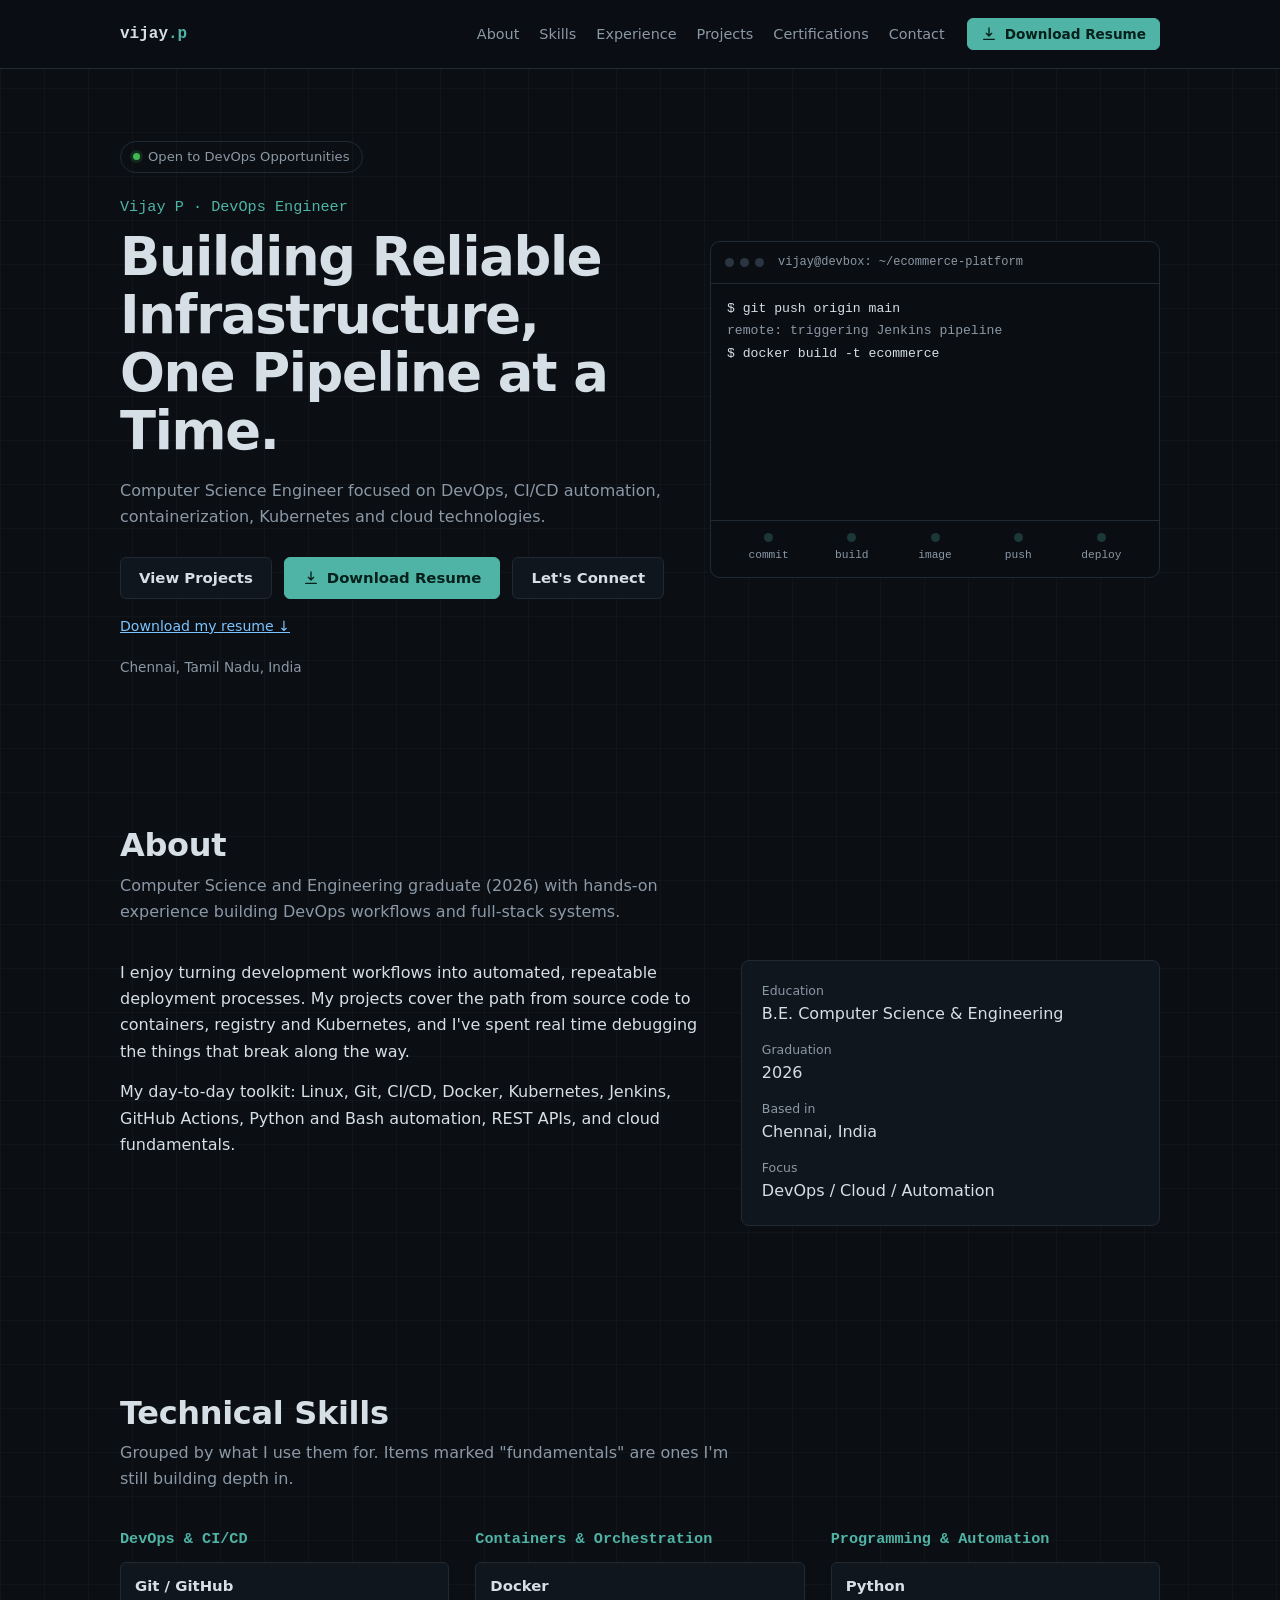
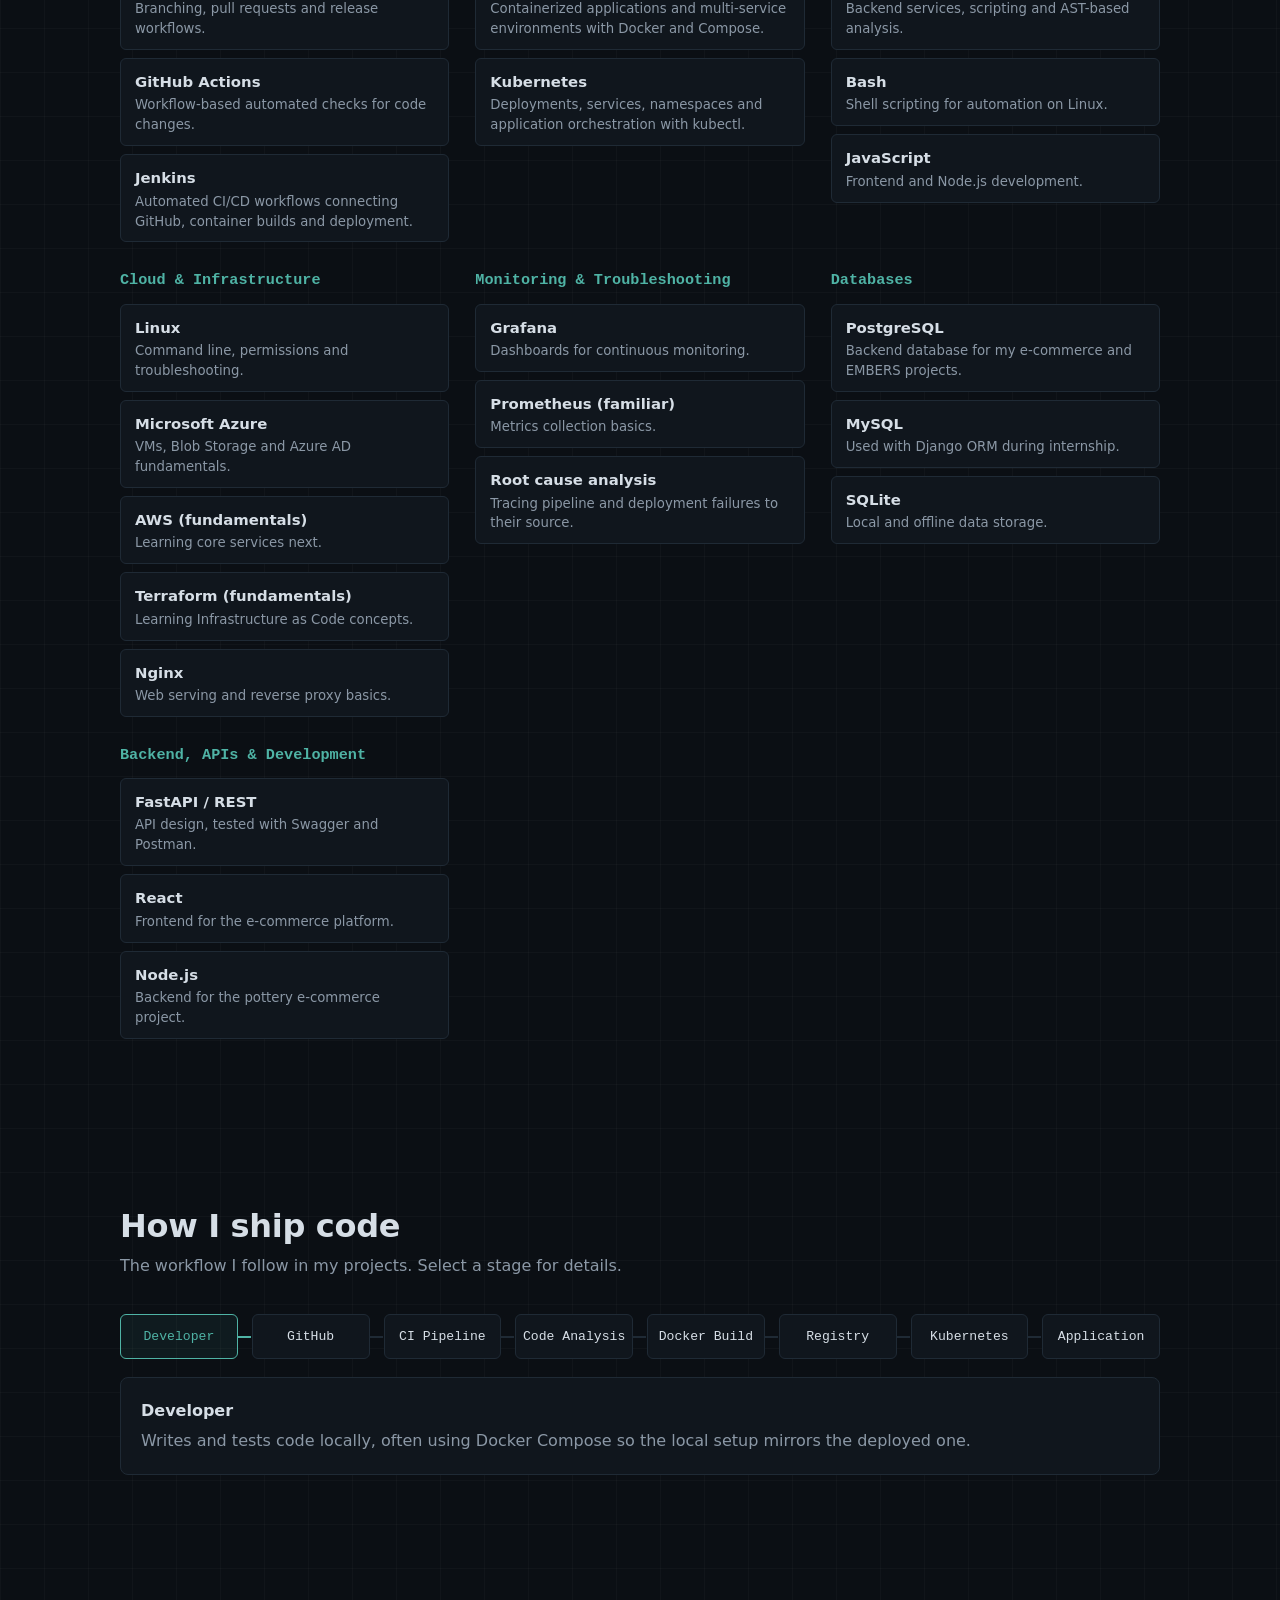
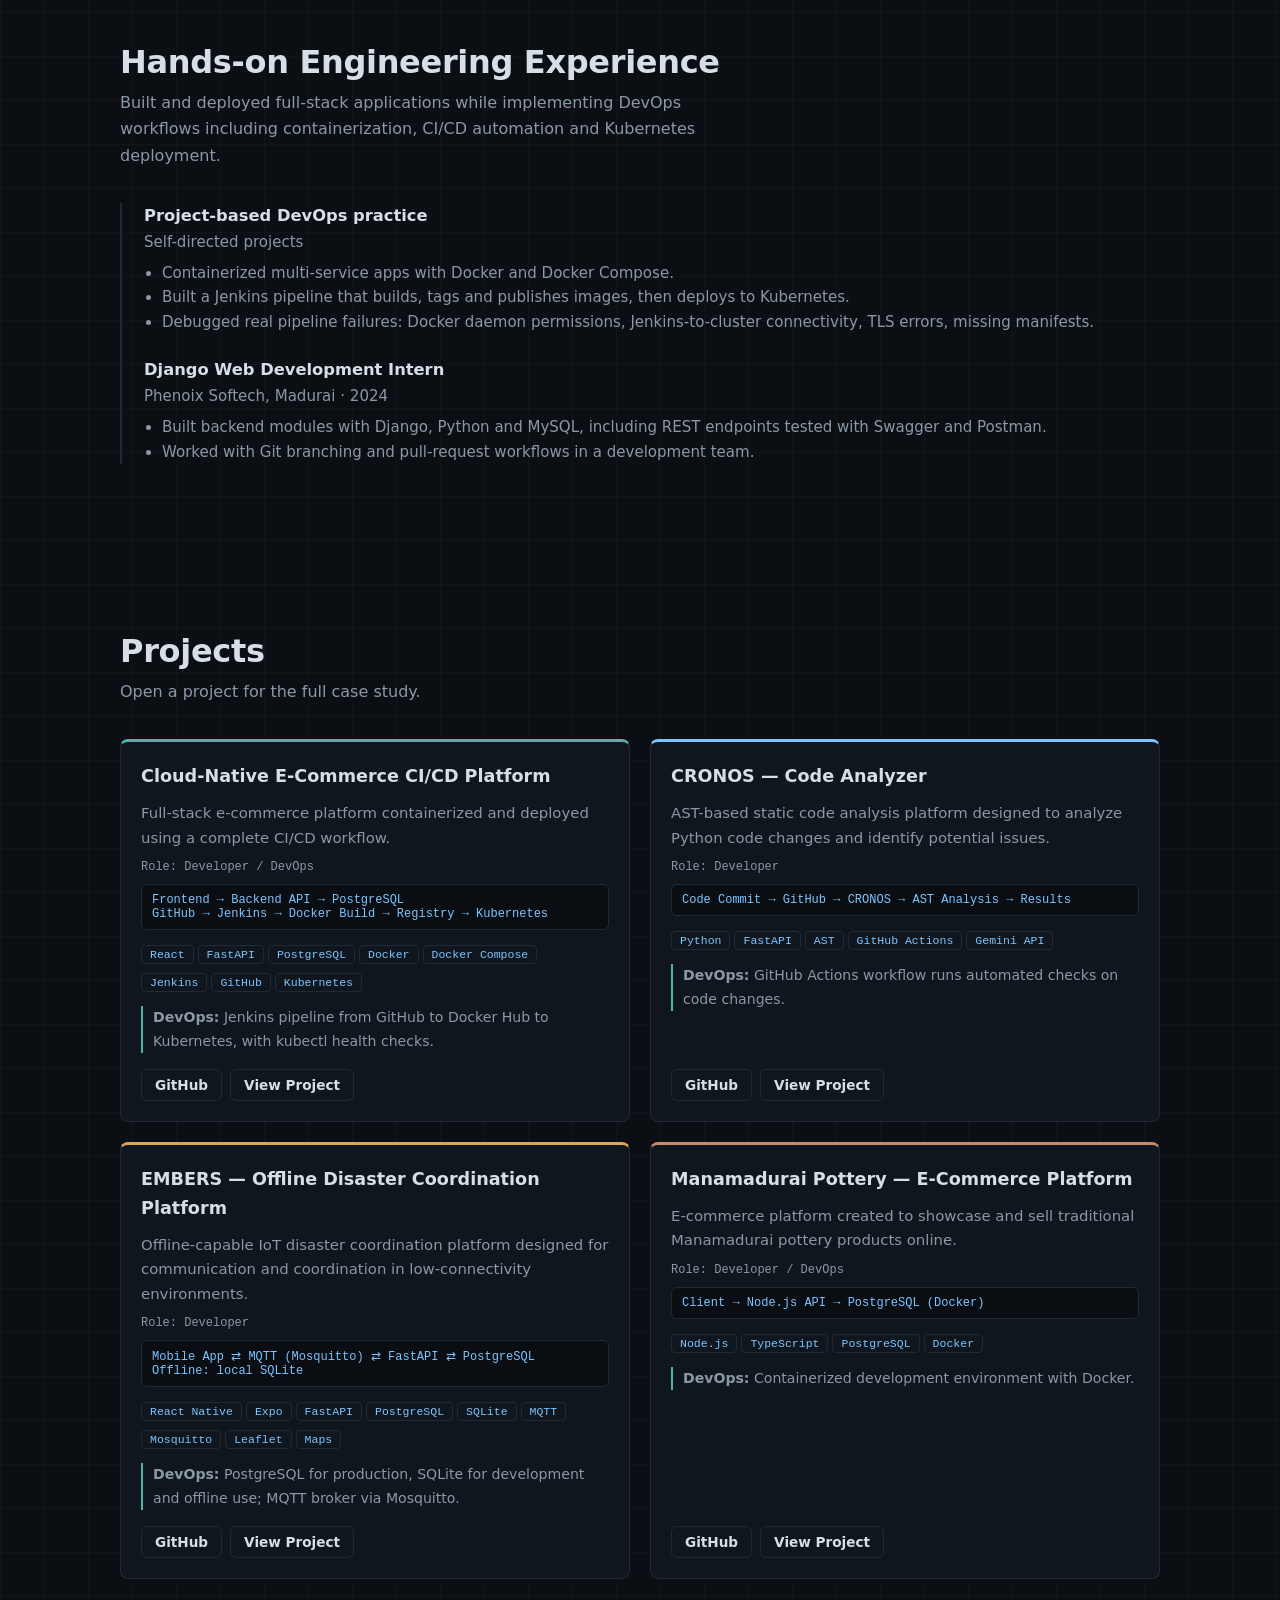
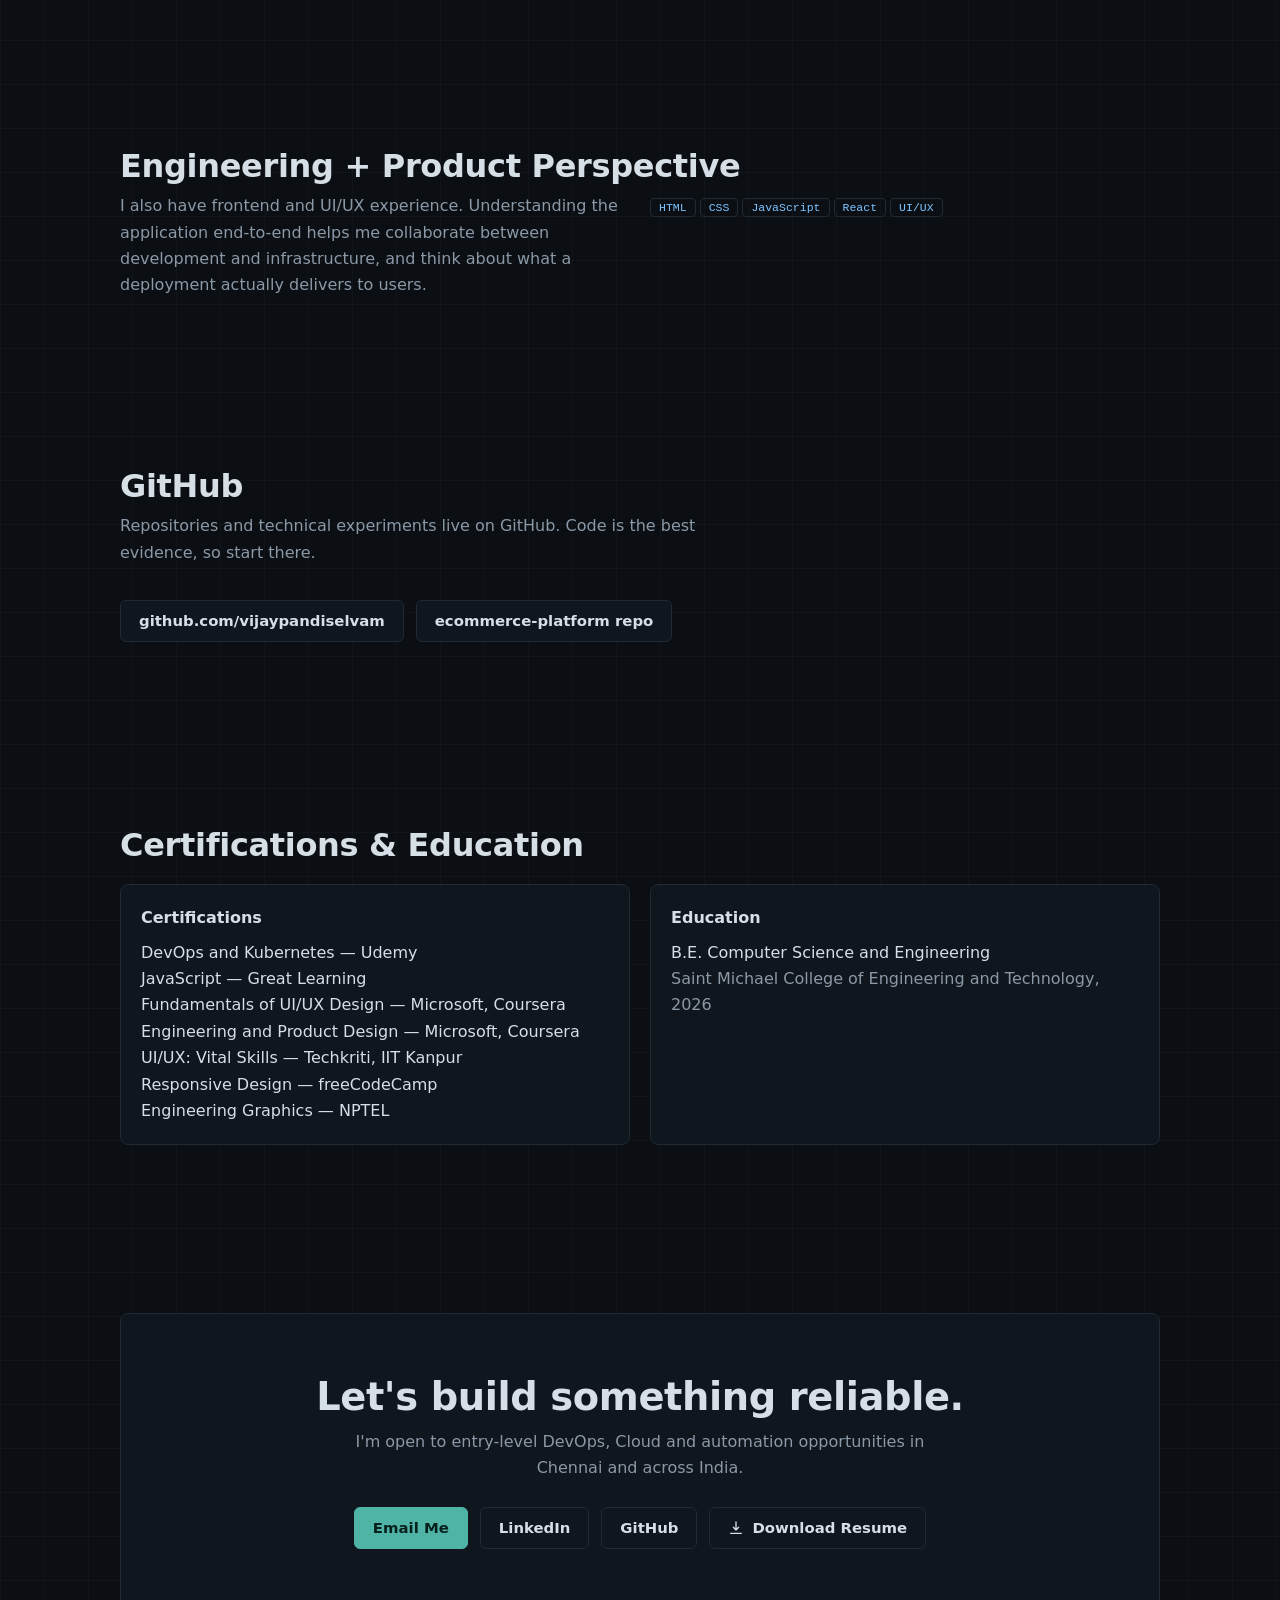
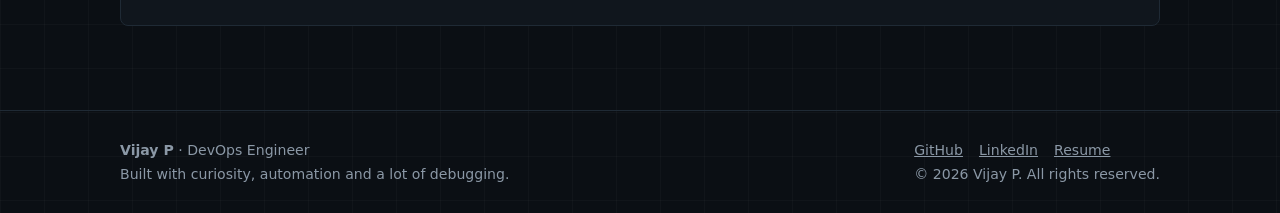
==== public/index.html @ 779c41f5 "Add DevOps portfolio site" ====
<!DOCTYPE html>
<html lang="en">
<head>
<meta charset="utf-8">
<meta name="viewport" content="width=device-width,initial-scale=1">
<title>Vijay P | DevOps Engineer | CI/CD | Docker | Kubernetes</title>
<meta name="description" content="Vijay P is a Computer Science Engineer specializing in DevOps, CI/CD automation, Docker, Kubernetes, Jenkins and cloud technologies.">
<meta property="og:type" content="website">
<meta property="og:title" content="Vijay P | DevOps Engineer | CI/CD | Docker | Kubernetes">
<meta property="og:description" content="Computer Science Engineer focused on DevOps, CI/CD automation, containerization, Kubernetes and cloud technologies.">
<meta name="theme-color" content="#0b0f14">
<link rel="icon" href="data:image/svg+xml,<svg xmlns='http://www.w3.org/2000/svg' viewBox='0 0 32 32'><rect width='32' height='32' rx='6' fill='%230b0f14'/><text x='16' y='22' font-size='16' text-anchor='middle' fill='%234fb3a5' font-family='monospace'>vp</text></svg>">
<style>
:root{--bg:#0b0f14;--pn:#10161d;--bd:#1f2a35;--tx:#d6dee6;--mu:#8b98a6;--ac:#4fb3a5;--ac2:#7cc4ff;--r:8px;--mono:ui-monospace,"JetBrains Mono","SF Mono",Menlo,Consolas,monospace;--sans:system-ui,-apple-system,"Segoe UI",Roboto,sans-serif}
*{box-sizing:border-box;margin:0}html{scroll-behavior:smooth;scroll-padding-top:72px}
body{background:var(--bg);color:var(--tx);font:16px/1.65 var(--sans);overflow-x:hidden;background-image:linear-gradient(#ffffff06 1px,transparent 1px),linear-gradient(90deg,#ffffff06 1px,transparent 1px);background-size:44px 44px}
a{color:inherit}img,svg{max-width:100%}
:focus-visible{outline:2px solid var(--ac2);outline-offset:3px}
.w{max-width:1080px;margin:0 auto;padding:0 20px}
section{padding:84px 0}
h2{font-size:clamp(1.5rem,3vw,2rem);line-height:1.2;margin-bottom:8px;letter-spacing:-.01em}
.sub{color:var(--mu);max-width:62ch;margin-bottom:34px}
.mono{font-family:var(--mono)}
/* nav */
header{position:sticky;top:0;z-index:20;background:#0b0f14e6;backdrop-filter:blur(8px);border-bottom:1px solid var(--bd);transition:padding .2s}
.nv{display:flex;align-items:center;gap:22px;height:68px;transition:height .2s}
header.sm .nv{height:52px}
.logo{font-weight:700;text-decoration:none;font-family:var(--mono);margin-right:auto}
.logo span{color:var(--ac)}
nav ul{display:flex;gap:20px;list-style:none;padding:0}
nav a{color:var(--mu);text-decoration:none;font-size:.9rem;transition:color .15s}nav a:hover{color:var(--tx)}
.btn{display:inline-flex;align-items:center;gap:8px;padding:11px 18px;border-radius:6px;border:1px solid var(--bd);background:var(--pn);color:var(--tx);text-decoration:none;font:600 .93rem var(--sans);cursor:pointer;transition:transform .15s,border-color .15s,background .15s}
.btn:hover{transform:translateY(-2px);border-color:var(--ac)}
.btn.p{background:var(--ac);border-color:var(--ac);color:#06201c}.btn.p:hover{background:#63c4b6}
.btn.s{padding:7px 13px;font-size:.85rem}
.btn svg{width:16px;height:16px}
#mb{display:none;background:none;border:1px solid var(--bd);color:var(--tx);border-radius:6px;width:40px;height:38px;font-size:1.2rem;cursor:pointer}
/* hero */
#hero{padding:72px 0 64px}
.hg{display:grid;grid-template-columns:1.1fr .9fr;gap:40px;align-items:center}
.st{display:inline-flex;align-items:center;gap:8px;font-size:.82rem;color:var(--mu);border:1px solid var(--bd);border-radius:20px;padding:4px 12px;margin-bottom:22px}
.st i{width:7px;height:7px;border-radius:50%;background:#3fb950;box-shadow:0 0 0 3px #3fb95026}
h1{font-size:clamp(2rem,5vw,3.3rem);line-height:1.1;letter-spacing:-.025em;margin-bottom:18px}
.id{font-family:var(--mono);color:var(--ac);margin-bottom:8px;font-size:.95rem}
.lead{color:var(--mu);max-width:54ch;margin-bottom:26px}
.cta{display:flex;flex-wrap:wrap;gap:12px;margin-bottom:16px}
.dl{font-size:.88rem;color:var(--mu)}.dl a{color:var(--ac2)}
.loc{font-size:.85rem;color:var(--mu);margin-top:18px}
.term{background:#0a0e13;border:1px solid var(--bd);border-radius:10px;font:.82rem/1.7 var(--mono);overflow:hidden}
.tb{display:flex;gap:6px;padding:10px 14px;border-bottom:1px solid var(--bd);align-items:center;color:var(--mu);font-size:.75rem}
.tb b{width:9px;height:9px;border-radius:50%;background:#2a3541}
.tb span{margin-left:8px}
#tt{padding:14px 16px;min-height:236px;white-space:pre-wrap;word-break:break-word}
.o{color:var(--mu)}.g{color:#3fb950}.c::after{content:"▌";animation:bl 1s steps(2) infinite;color:var(--ac)}
@keyframes bl{50%{opacity:0}}
.mini{display:flex;align-items:center;padding:12px 16px;border-top:1px solid var(--bd);gap:0}
.mini span{font-size:.7rem;color:var(--mu);text-align:center;flex:1}
.mini span::before{content:"";display:block;width:9px;height:9px;border-radius:50%;background:var(--ac);margin:0 auto 4px;opacity:.25;animation:pp 5s infinite}
.mini span:nth-child(2)::before{animation-delay:1s}.mini span:nth-child(3)::before{animation-delay:2s}.mini span:nth-child(4)::before{animation-delay:3s}.mini span:nth-child(5)::before{animation-delay:4s}
@keyframes pp{0%,20%,100%{opacity:.25}8%{opacity:1}}
/* about/skills */
.ab{display:grid;grid-template-columns:1.4fr 1fr;gap:34px}
.ab p+p{margin-top:14px}
.card{background:var(--pn);border:1px solid var(--bd);border-radius:var(--r);padding:20px}
.pf dt{font-size:.78rem;color:var(--mu)}.pf dd{margin-bottom:12px}.pf dd:last-child{margin:0}
.sg{display:grid;grid-template-columns:repeat(auto-fit,minmax(300px,1fr));gap:26px}
.sg h3,.sg h4{font-size:.95rem;margin-bottom:10px;font-family:var(--mono);color:var(--ac)}
.sk{display:grid;gap:8px}
.sk div{border:1px solid var(--bd);border-radius:6px;padding:10px 14px;background:var(--pn);transition:border-color .15s}
.sk div:hover{border-color:#34495c}
.sk b{font-size:.93rem}.sk small{display:block;color:var(--mu);font-size:.83rem;line-height:1.5}
.tag{display:inline-block;font:.72rem var(--mono);color:var(--ac2);border:1px solid var(--bd);padding:2px 8px;border-radius:4px;margin:0 4px 4px 0}
.tag.l{color:var(--mu)}
/* workflow */
.fl{display:flex;flex-wrap:wrap;gap:0;align-items:stretch;margin-bottom:18px}
.fl button{flex:1 1 100px;background:var(--pn);border:1px solid var(--bd);color:var(--tx);padding:14px 6px;font:.82rem var(--mono);cursor:pointer;position:relative;margin-right:14px;border-radius:6px;transition:border-color .15s,background .15s}
.fl button:last-child{margin:0}
.fl button::after{content:"";position:absolute;left:100%;top:50%;width:14px;height:2px;background:var(--bd)}
.fl button:last-child::after{display:none}
.fl button:hover{border-color:#34495c}
.fl button[aria-selected=true]{border-color:var(--ac);background:#4fb3a512;color:var(--ac)}
.fl button[aria-selected=true]::after{background:var(--ac)}
#fd{min-height:88px}#fd h3{font-size:1rem;margin-bottom:4px}#fd p{color:var(--mu)}
/* experience */
.tl{border-left:2px solid var(--bd);padding-left:22px;display:grid;gap:22px}
.tl h3{font-size:1.02rem}.tl p,.tl li{color:var(--mu);font-size:.94rem}.tl ul{padding-left:18px;margin-top:6px}
/* projects */
.pg{display:grid;grid-template-columns:repeat(2,1fr);gap:20px}
.pj{display:flex;flex-direction:column;gap:10px;transition:transform .2s,border-color .2s;position:relative}
.pj:hover,.pj:focus-within{transform:translateY(-4px);border-color:var(--ac)}
.pj h3{font-size:1.1rem}.pj p{color:var(--mu);font-size:.93rem}
.pj .role{font:.75rem var(--mono);color:var(--mu)}
.pj .dv{font-size:.88rem;border-left:2px solid var(--ac);padding-left:10px}
.pj .ar{font:.75rem var(--mono);color:var(--ac2);background:#0a0e13;border:1px solid var(--bd);border-radius:6px;padding:8px 10px;overflow-wrap:anywhere}
.pj .bt{display:flex;gap:8px;flex-wrap:wrap;margin-top:auto;padding-top:6px}
.pj.cr{border-top:3px solid var(--ac2)}.pj.em{border-top:3px solid #e0a458}.pj.po{border-top:3px solid #c98a6b}.pj.ec{border-top:3px solid var(--ac)}
dialog{background:var(--bg);color:var(--tx);border:1px solid var(--bd);border-radius:12px;width:min(820px,94vw);max-height:90vh;padding:0}
dialog::backdrop{background:#000b;}
dialog[open]{animation:dg .2s ease-out}@keyframes dg{from{opacity:0;transform:translateY(10px)}}
.dh{position:sticky;top:0;background:var(--bg);border-bottom:1px solid var(--bd);padding:16px 22px;display:flex;justify-content:space-between;gap:12px;align-items:start}
.dh h3{font-size:1.15rem}
.db{padding:6px 22px 24px}.db h4{font:600 .82rem var(--mono);color:var(--ac);margin:22px 0 6px}
.db p,.db li{color:var(--mu);font-size:.94rem}.db ul{padding-left:18px}
.db pre{font:.78rem/1.6 var(--mono);background:#0a0e13;border:1px solid var(--bd);border-radius:6px;padding:12px;overflow-x:auto;color:var(--ac2)}
/* misc */
.two{display:grid;grid-template-columns:1fr 1fr;gap:20px}
.ct{text-align:center;padding:60px 20px}.ct h2{font-size:clamp(1.7rem,4vw,2.4rem)}.ct .sub{margin:0 auto 26px}.ct .cta{justify-content:center}
footer{border-top:1px solid var(--bd);padding:28px 0;color:var(--mu);font-size:.88rem}
.fw{display:flex;flex-wrap:wrap;justify-content:space-between;gap:16px}
footer a{color:var(--mu);margin-right:16px}footer a:hover{color:var(--tx)}
.rv{opacity:0;transform:translateY(14px);transition:opacity .5s,transform .5s}.rv.in{opacity:1;transform:none}
@media(max-width:860px){
 #mb{display:block}nav{position:absolute;top:100%;left:0;right:0;background:var(--bg);border-bottom:1px solid var(--bd);display:none;padding:12px 20px}
 nav.o1{display:block}nav ul{flex-direction:column;gap:14px}
 .hg,.ab,.pg,.two{grid-template-columns:1fr}.nv>.btn.s{display:none}section{padding:60px 0}
 .fl button{flex:1 1 44%;margin:0 0 10px}.fl button::after{display:none}
}
@media(prefers-reduced-motion:reduce){*{animation:none!important;transition:none!important;scroll-behavior:auto!important}.rv{opacity:1;transform:none}}
</style>
</head>
<body>
<svg width="0" height="0" style="position:absolute"><symbol id="dli" viewBox="0 0 24 24" fill="none" stroke="currentColor" stroke-width="2" stroke-linecap="round" stroke-linejoin="round"><path d="M12 3v12m0 0l-4-4m4 4l4-4M4 20h16"/></symbol></svg>

<header id="hd"><div class="w nv">
<a class="logo" href="#hero">vijay<span>.p</span></a>
<button id="mb" aria-label="Toggle menu" aria-expanded="false" aria-controls="nav">☰</button>
<nav id="nav" aria-label="Main"><ul>
<li><a href="#about">About</a></li><li><a href="#skills">Skills</a></li><li><a href="#experience">Experience</a></li><li><a href="#projects">Projects</a></li><li><a href="#certs">Certifications</a></li><li><a href="#contact">Contact</a></li>
</ul></nav>
<a class="btn s p" data-resume download><svg><use href="#dli"/></svg>Download Resume</a>
</div></header>

<main>
<section id="hero"><div class="w hg">
<div>
<div class="st"><i></i>Open to DevOps Opportunities</div>
<p class="id">Vijay P · DevOps Engineer</p>
<h1>Building Reliable Infrastructure,<br>One Pipeline at a Time.</h1>
<p class="lead">Computer Science Engineer focused on DevOps, CI/CD automation, containerization, Kubernetes and cloud technologies.</p>
<div class="cta">
<a class="btn" href="#projects">View Projects</a>
<a class="btn p" data-resume download><svg><use href="#dli"/></svg>Download Resume</a>
<a class="btn" href="#contact">Let's Connect</a>
</div>
<p class="dl"><a data-resume download>Download my resume ↓</a></p>
<p class="loc">Chennai, Tamil Nadu, India</p>
</div>
<div class="term" aria-hidden="true">
<div class="tb"><b></b><b></b><b></b><span>vijay@devbox: ~/ecommerce-platform</span></div>
<div id="tt"></div>
<div class="mini"><span>commit</span><span>build</span><span>image</span><span>push</span><span>deploy</span></div>
</div>
</div></section>

<section id="about"><div class="w">
<h2>About</h2><p class="sub">Computer Science and Engineering graduate (2026) with hands-on experience building DevOps workflows and full-stack systems.</p>
<div class="ab rv">
<div>
<p>I enjoy turning development workflows into automated, repeatable deployment processes. My projects cover the path from source code to containers, registry and Kubernetes, and I've spent real time debugging the things that break along the way.</p>
<p>My day-to-day toolkit: Linux, Git, CI/CD, Docker, Kubernetes, Jenkins, GitHub Actions, Python and Bash automation, REST APIs, and cloud fundamentals.</p>
</div>
<dl class="card pf">
<dt>Education</dt><dd>B.E. Computer Science &amp; Engineering</dd>
<dt>Graduation</dt><dd>2026</dd>
<dt>Based in</dt><dd>Chennai, India</dd>
<dt>Focus</dt><dd>DevOps / Cloud / Automation</dd>
</dl></div></div></section>

<section id="skills"><div class="w">
<h2>Technical Skills</h2><p class="sub">Grouped by what I use them for. Items marked "fundamentals" are ones I'm still building depth in.</p>
<div class="sg rv" id="sg"></div>
</div></section>

<section id="workflow"><div class="w">
<h2>How I ship code</h2><p class="sub">The workflow I follow in my projects. Select a stage for details.</p>
<div class="fl" id="fl" role="tablist" aria-label="DevOps workflow stages"></div>
<div class="card" id="fd" role="tabpanel" aria-live="polite"></div>
</div></section>

<section id="experience"><div class="w">
<h2>Hands-on Engineering Experience</h2>
<p class="sub">Built and deployed full-stack applications while implementing DevOps workflows including containerization, CI/CD automation and Kubernetes deployment.</p>
<div class="tl rv">
<div><h3>Project-based DevOps practice</h3><p>Self-directed projects</p>
<ul><li>Containerized multi-service apps with Docker and Docker Compose.</li><li>Built a Jenkins pipeline that builds, tags and publishes images, then deploys to Kubernetes.</li><li>Debugged real pipeline failures: Docker daemon permissions, Jenkins-to-cluster connectivity, TLS errors, missing manifests.</li></ul></div>
<div><h3>Django Web Development Intern</h3><p>Phenoix Softech, Madurai · 2024</p>
<ul><li>Built backend modules with Django, Python and MySQL, including REST endpoints tested with Swagger and Postman.</li><li>Worked with Git branching and pull-request workflows in a development team.</li></ul></div>
</div></div></section>

<section id="projects"><div class="w">
<h2>Projects</h2><p class="sub">Open a project for the full case study.</p>
<div class="pg" id="pg"></div>
</div></section>

<section id="perspective"><div class="w">
<h2>Engineering + Product Perspective</h2>
<div class="two"><p class="sub" style="margin:0">I also have frontend and UI/UX experience. Understanding the application end-to-end helps me collaborate between development and infrastructure, and think about what a deployment actually delivers to users.</p>
<p><span class="tag">HTML</span><span class="tag">CSS</span><span class="tag">JavaScript</span><span class="tag">React</span><span class="tag">UI/UX</span></p></div>
</div></section>

<section id="github"><div class="w">
<h2>GitHub</h2><p class="sub">Repositories and technical experiments live on GitHub. Code is the best evidence, so start there.</p>
<div class="cta"><a class="btn" href="https://github.com/vijaypandiselvam" target="_blank" rel="noopener">github.com/vijaypandiselvam</a><a class="btn" href="https://github.com/cythonvijay/ecommerce-platform" target="_blank" rel="noopener">ecommerce-platform repo</a></div>
</div></section>

<section id="certs"><div class="w">
<h2>Certifications &amp; Education</h2>
<div class="two rv" style="margin-top:20px">
<div class="card"><h3 style="font-size:1rem;margin-bottom:8px">Certifications</h3>
<p>DevOps and Kubernetes — Udemy</p><p>JavaScript — Great Learning</p><p>Fundamentals of UI/UX Design — Microsoft, Coursera</p><p>Engineering and Product Design — Microsoft, Coursera</p><p>UI/UX: Vital Skills — Techkriti, IIT Kanpur</p><p>Responsive Design — freeCodeCamp</p><p>Engineering Graphics — NPTEL</p></div>
<div class="card"><h3 style="font-size:1rem;margin-bottom:8px">Education</h3>
<p>B.E. Computer Science and Engineering</p><p class="o">Saint Michael College of Engineering and Technology, 2026</p></div>
</div></div></section>

<section id="contact"><div class="w"><div class="card ct">
<h2>Let's build something reliable.</h2>
<p class="sub">I'm open to entry-level DevOps, Cloud and automation opportunities in Chennai and across India.</p>
<div class="cta">
<a class="btn p" href="mailto:vijaynisha343@gmail.com">Email Me</a>
<a class="btn" href="https://linkedin.com/in/vijay-p" target="_blank" rel="noopener">LinkedIn</a>
<a class="btn" href="https://github.com/vijaypandiselvam" target="_blank" rel="noopener">GitHub</a>
<a class="btn" data-resume download><svg><use href="#dli"/></svg>Download Resume</a>
</div></div></div></section>
</main>

<footer><div class="w fw">
<div><strong>Vijay P</strong> · DevOps Engineer<br>Built with curiosity, automation and a lot of debugging.</div>
<div><a href="https://github.com/vijaypandiselvam" target="_blank" rel="noopener">GitHub</a><a href="https://linkedin.com/in/vijay-p" target="_blank" rel="noopener">LinkedIn</a><a data-resume download href="#">Resume</a><br>© 2026 Vijay P. All rights reserved.</div>
</div></footer>

<dialog id="dlg" aria-labelledby="dt"><div class="dh"><div><h3 id="dt"></h3><span class="role" id="dr"></span></div><button class="btn s" id="dx" aria-label="Close case study">Close</button></div><div class="db" id="dbd"></div></dialog>

<script>
// Single resume asset: replace this file to update every Download Resume button.
const RESUME="Vijay_P_DevOps_Engineer_Resume.pdf";
document.querySelectorAll("[data-resume]").forEach(a=>{a.href=RESUME;a.setAttribute("download","Vijay_P_DevOps_Engineer_Resume.pdf")});
const GH="https://github.com/vijaypandiselvam";
const $=s=>document.querySelector(s),esc=t=>t;
const reduce=matchMedia("(prefers-reduced-motion:reduce)").matches;

// skills
const SK={"DevOps & CI/CD":[["Git / GitHub","Branching, pull requests and release workflows."],["GitHub Actions","Workflow-based automated checks for code changes."],["Jenkins","Automated CI/CD workflows connecting GitHub, container builds and deployment."]],
"Containers & Orchestration":[["Docker","Containerized applications and multi-service environments with Docker and Compose."],["Kubernetes","Deployments, services, namespaces and application orchestration with kubectl."]],
"Programming & Automation":[["Python","Backend services, scripting and AST-based analysis."],["Bash","Shell scripting for automation on Linux."],["JavaScript","Frontend and Node.js development."]],
"Cloud & Infrastructure":[["Linux","Command line, permissions and troubleshooting."],["Microsoft Azure","VMs, Blob Storage and Azure AD fundamentals."],["AWS (fundamentals)","Learning core services next."],["Terraform (fundamentals)","Learning Infrastructure as Code concepts."],["Nginx","Web serving and reverse proxy basics."]],
"Monitoring & Troubleshooting":[["Grafana","Dashboards for continuous monitoring."],["Prometheus (familiar)","Metrics collection basics."],["Root cause analysis","Tracing pipeline and deployment failures to their source."]],
"Databases":[["PostgreSQL","Backend database for my e-commerce and EMBERS projects."],["MySQL","Used with Django ORM during internship."],["SQLite","Local and offline data storage."]],
"Backend, APIs & Development":[["FastAPI / REST","API design, tested with Swagger and Postman."],["React","Frontend for the e-commerce platform."],["Node.js","Backend for the pottery e-commerce project."]]};
$("#sg").innerHTML=Object.entries(SK).map(([g,a])=>`<div><h3>${g}</h3><div class="sk">${a.map(([n,d])=>`<div><b>${n}</b><small>${d}</small></div>`).join("")}</div></div>`).join("");

// workflow
const WF=[["Developer","Writes and tests code locally, often using Docker Compose so the local setup mirrors the deployed one."],["GitHub","Source of truth. Branches and pull requests; pushes trigger the pipeline."],["CI Pipeline","Jenkins pulls the repository and runs the pipeline stages automatically."],["Code Analysis","Static checks before build. CRONOS explores AST-based rule checks for this stage."],["Docker Build","Frontend and backend are built into versioned container images."],["Registry","Images are published to Docker Hub so the cluster can pull them."],["Kubernetes","Manifests for namespaces, deployments and services roll out the new images."],["Application","The running app, verified with post-deployment health checks."]];
const fl=$("#fl");
WF.forEach((s,i)=>{const b=document.createElement("button");b.textContent=s[0];b.setAttribute("role","tab");b.onclick=()=>pick(i);fl.append(b)});
function pick(i){[...fl.children].forEach((b,j)=>b.setAttribute("aria-selected",i==j));$("#fd").innerHTML=`<h3>${WF[i][0]}</h3><p>${WF[i][1]}</p>`}
pick(0);
if(!reduce){let i=0;const t=setInterval(()=>{if(fl.dataset.u)return clearInterval(t);pick(i=(i+1)%WF.length)},2600);fl.addEventListener("click",()=>fl.dataset.u=1)}

// projects
const P=[
{k:"ec",t:"Cloud-Native E-Commerce CI/CD Platform",d:"Full-stack e-commerce platform containerized and deployed using a complete CI/CD workflow.",tags:["React","FastAPI","PostgreSQL","Docker","Docker Compose","Jenkins","GitHub","Kubernetes"],role:"Developer / DevOps",dv:"Jenkins pipeline from GitHub to Docker Hub to Kubernetes, with kubectl health checks.",arch:"Frontend → Backend API → PostgreSQL\nGitHub → Jenkins → Docker Build → Registry → Kubernetes",gh:"https://github.com/cythonvijay/ecommerce-platform",
ov:"A React, FastAPI and PostgreSQL e-commerce application used as a vehicle to build a complete delivery pipeline.",pr:"Getting an app from source code to a running Kubernetes deployment without manual steps.",
im:["Containerized frontend, backend and PostgreSQL with Docker.","Docker Compose environment for local multi-container development.","Kubernetes manifests for Namespaces, Deployments and Services."],
wf:"GitHub → Jenkins → image build and versioning → Docker Hub → kubectl deploy → post-deployment health checks.",
ch:"Docker daemon permission errors, Jenkins-to-cluster connectivity, TLS certificate errors and missing manifests, each traced to root cause.",lr:"Pipelines fail at the boundaries between tools. Reading logs methodically matters more than knowing the tool list."},
{k:"cr",t:"CRONOS — Code Analyzer",d:"AST-based static code analysis platform designed to analyze Python code changes and identify potential issues.",tags:["Python","FastAPI","AST","GitHub Actions","Gemini API"],role:"Developer",dv:"GitHub Actions workflow runs automated checks on code changes.",arch:"Code Commit → GitHub → CRONOS → AST Analysis → Results",gh:GH,
ov:"A tool that checks proposed Python changes against defined rules by parsing code structure, not executing it.",pr:"Catching rule violations in code changes early and automatically, without running or transmitting the source.",
im:["Python AST parsing to inspect code structure.","FastAPI backend exposing the analysis.","GitHub integration and an automated check workflow.","Optional AI-assisted analysis via the Gemini API."],
wf:"Commit → GitHub → GitHub Actions → CRONOS → analysis results.",ch:"Designing rules that flag real issues without noisy false positives.",lr:"How Python's AST works, and how to put a check into a CI gate."},
{k:"em",t:"EMBERS — Offline Disaster Coordination Platform",d:"Offline-capable IoT disaster coordination platform designed for communication and coordination in low-connectivity environments.",tags:["React Native","Expo","FastAPI","PostgreSQL","SQLite","MQTT","Mosquitto","Leaflet","Maps"],role:"Developer",dv:"PostgreSQL for production, SQLite for development and offline use; MQTT broker via Mosquitto.",arch:"Mobile App ⇄ MQTT (Mosquitto) ⇄ FastAPI ⇄ PostgreSQL\nOffline: local SQLite",gh:GH,
ov:"A mobile-first platform for coordination when connectivity is poor or unavailable.",pr:"Disaster areas often lose reliable internet, but people still need to communicate and coordinate.",
im:["React Native and Expo mobile app.","FastAPI backend with PostgreSQL.","MQTT messaging through a Mosquitto broker.","Map-based coordination with Leaflet.","SQLite for local and offline data."],
wf:"Backend and broker run as services; database choice differs between development and production.",ch:"Designing data flow for unreliable networks.",lr:"Offline-first thinking and lightweight messaging with MQTT."},
{k:"po",t:"Manamadurai Pottery — E-Commerce Platform",d:"E-commerce platform created to showcase and sell traditional Manamadurai pottery products online.",tags:["Node.js","TypeScript","PostgreSQL","Docker"],role:"Developer / DevOps",dv:"Containerized development environment with Docker.",arch:"Client → Node.js API → PostgreSQL (Docker)",gh:GH,
ov:"An online catalog concept for traditional pottery from my home town, Manamadurai.",pr:"Local craft products have limited online visibility.",
im:["Product catalog.","Node.js and TypeScript backend API.","PostgreSQL database.","Docker-based development setup."],
wf:"Services run in containers so the environment is the same on any machine.",ch:"Modeling a catalog that suits handmade products.",lr:"Structuring a typed Node.js backend and keeping the environment reproducible."}];
$("#pg").innerHTML=P.map((p,i)=>`<article class="card pj ${p.k} rv"><h3>${p.t}</h3><p>${p.d}</p><div class="role">Role: ${p.role}</div><div class="ar">${p.arch.replace(/\n/g,"<br>")}</div><div>${p.tags.map(t=>`<span class="tag">${t}</span>`).join("")}</div><p class="dv"><b>DevOps:</b> ${p.dv}</p><div class="bt"><a class="btn s" href="${p.gh}" target="_blank" rel="noopener">GitHub</a><button class="btn s" data-i="${i}">View Project</button></div></article>`).join("");
const dlg=$("#dlg");
document.querySelectorAll("[data-i]").forEach(b=>b.onclick=()=>{const p=P[b.dataset.i],L=a=>`<ul>${a.map(x=>`<li>${x}</li>`).join("")}</ul>`,S=(n,h)=>`<h4>${n}</h4>${h}`;
$("#dt").textContent=p.t;$("#dr").textContent="Role: "+p.role;
$("#dbd").innerHTML=S("01 — Overview",`<p>${p.ov}</p>`)+S("02 — Problem",`<p>${p.pr}</p>`)+S("03 — Architecture",`<pre>${p.arch}</pre>`)+S("04 — Implementation",L(p.im))+S("05 — DevOps Workflow",`<p>${p.wf}</p>`)+S("06 — Technologies",`<p>${p.tags.map(t=>`<span class="tag">${t}</span>`).join("")}</p>`)+S("07 — Challenges",`<p>${p.ch}</p>`)+S("08 — What I Learned",`<p>${p.lr}</p>`)+S("09 — Repository",`<p><a href="${p.gh}" target="_blank" rel="noopener" style="color:var(--ac2)">${p.gh.replace("https://","")}</a></p>`);
dlg.showModal();dlg.scrollTop=0});
$("#dx").onclick=()=>dlg.close();dlg.addEventListener("click",e=>{if(e.target===dlg)dlg.close()});

// nav
const hd=$("#hd"),nav=$("#nav"),mb=$("#mb");
addEventListener("scroll",()=>hd.classList.toggle("sm",scrollY>40),{passive:true});
mb.onclick=()=>{const o=nav.classList.toggle("o1");mb.setAttribute("aria-expanded",o)};
nav.addEventListener("click",e=>{if(e.target.tagName=="A"){nav.classList.remove("o1");mb.setAttribute("aria-expanded",false)}});

// reveal
const io=new IntersectionObserver(es=>es.forEach(e=>{if(e.isIntersecting){e.target.classList.add("in");io.unobserve(e.target)}}),{threshold:.1});
document.querySelectorAll(".rv").forEach(el=>io.observe(el));

// terminal
const L=[["$ git push origin main",0],["remote: triggering Jenkins pipeline",1],["$ docker build -t ecommerce-backend .",0],["Successfully built image",1],["$ docker push <registry>/ecommerce-backend",0],["$ kubectl apply -f k8s/",0],["deployment.apps/backend configured","g"],["service/backend unchanged","g"]];
const tt=$("#tt");
function show(n){tt.innerHTML=L.slice(0,n).map(([t,c])=>`<div class="${c===1?"o":c==="g"?"g":""}">${t}</div>`).join("")}
if(reduce)show(L.length);else{let li=0,ci=0,el;(function step(){if(li>=L.length){tt.lastChild.classList.add("c");return}
if(!ci){el=document.createElement("div");if(L[li][1]===1)el.className="o";if(L[li][1]==="g")el.className="g";tt.append(el)}
const [t,c]=L[li];if(c){el.textContent=t;li++;return void setTimeout(step,250)}
el.textContent=t.slice(0,++ci);if(ci>=t.length){ci=0;li++;setTimeout(step,350)}else setTimeout(step,32)})()}
</script>
</body>
</html>
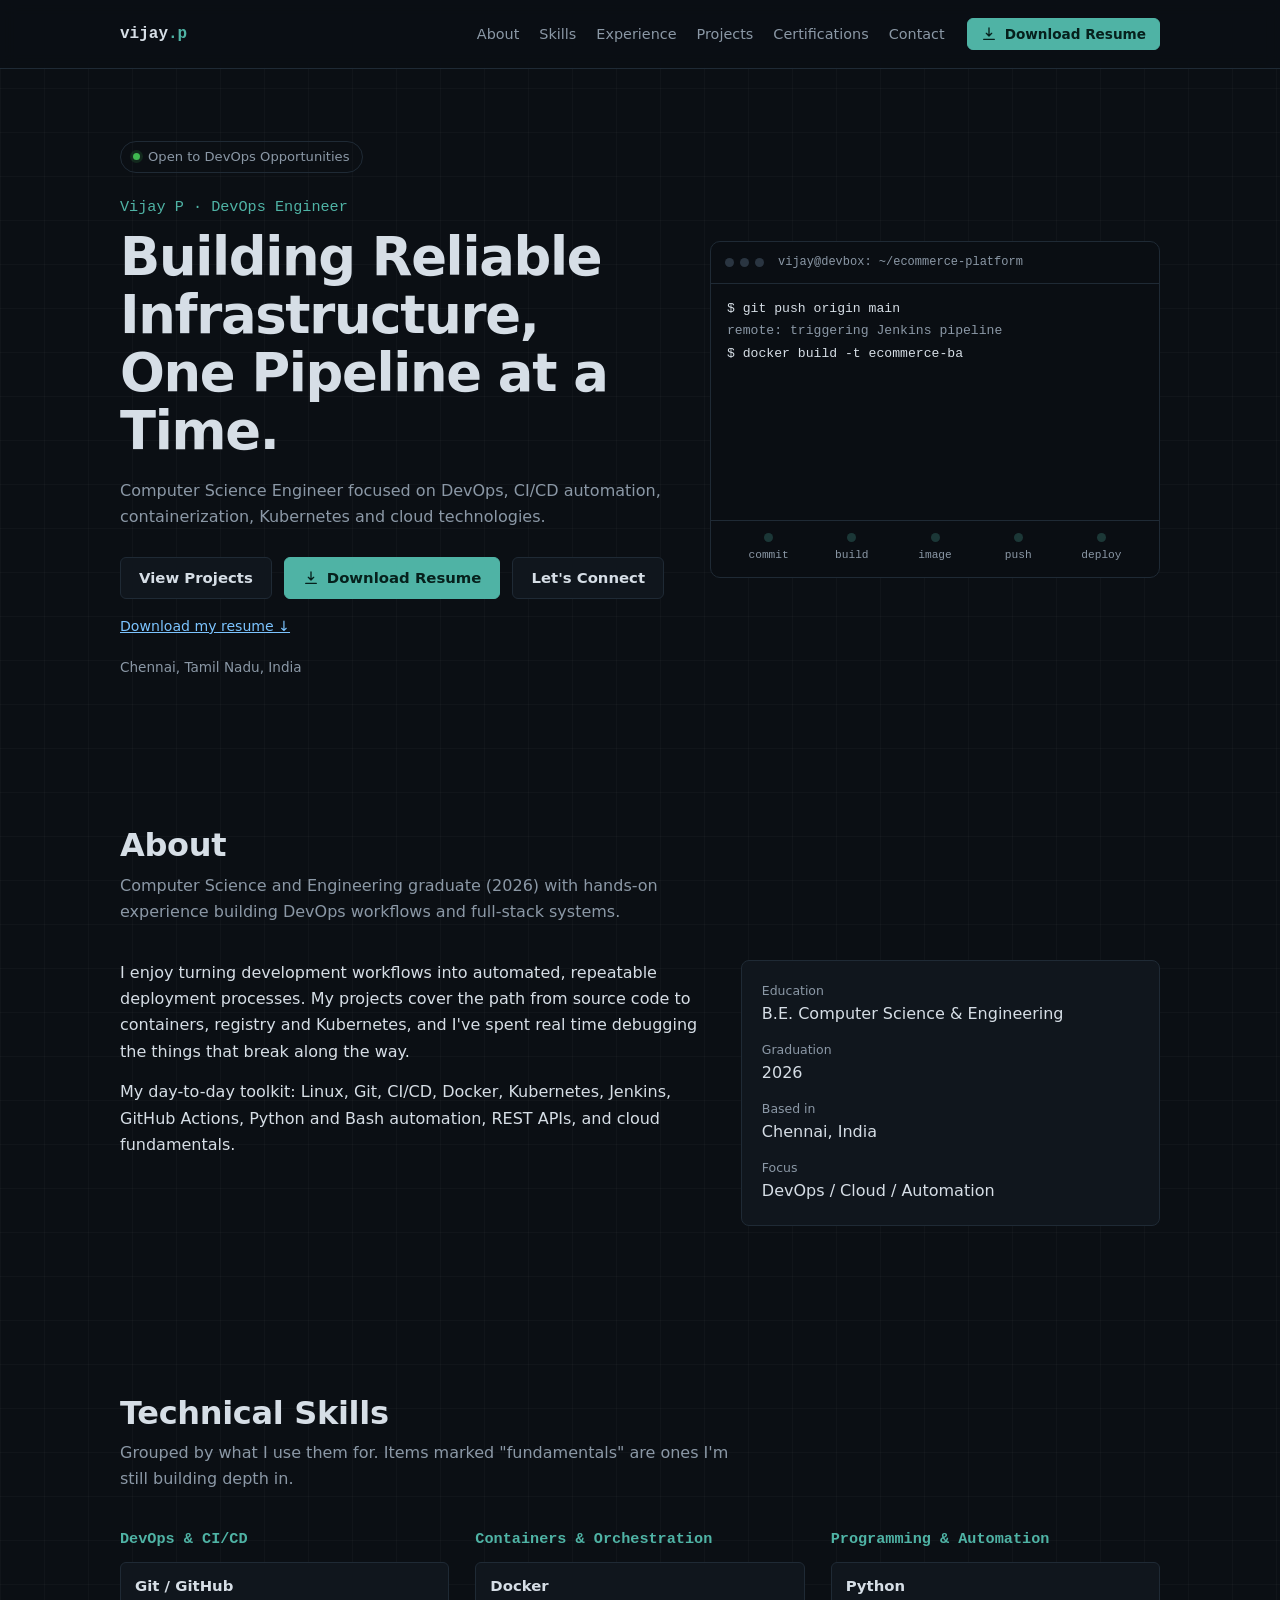
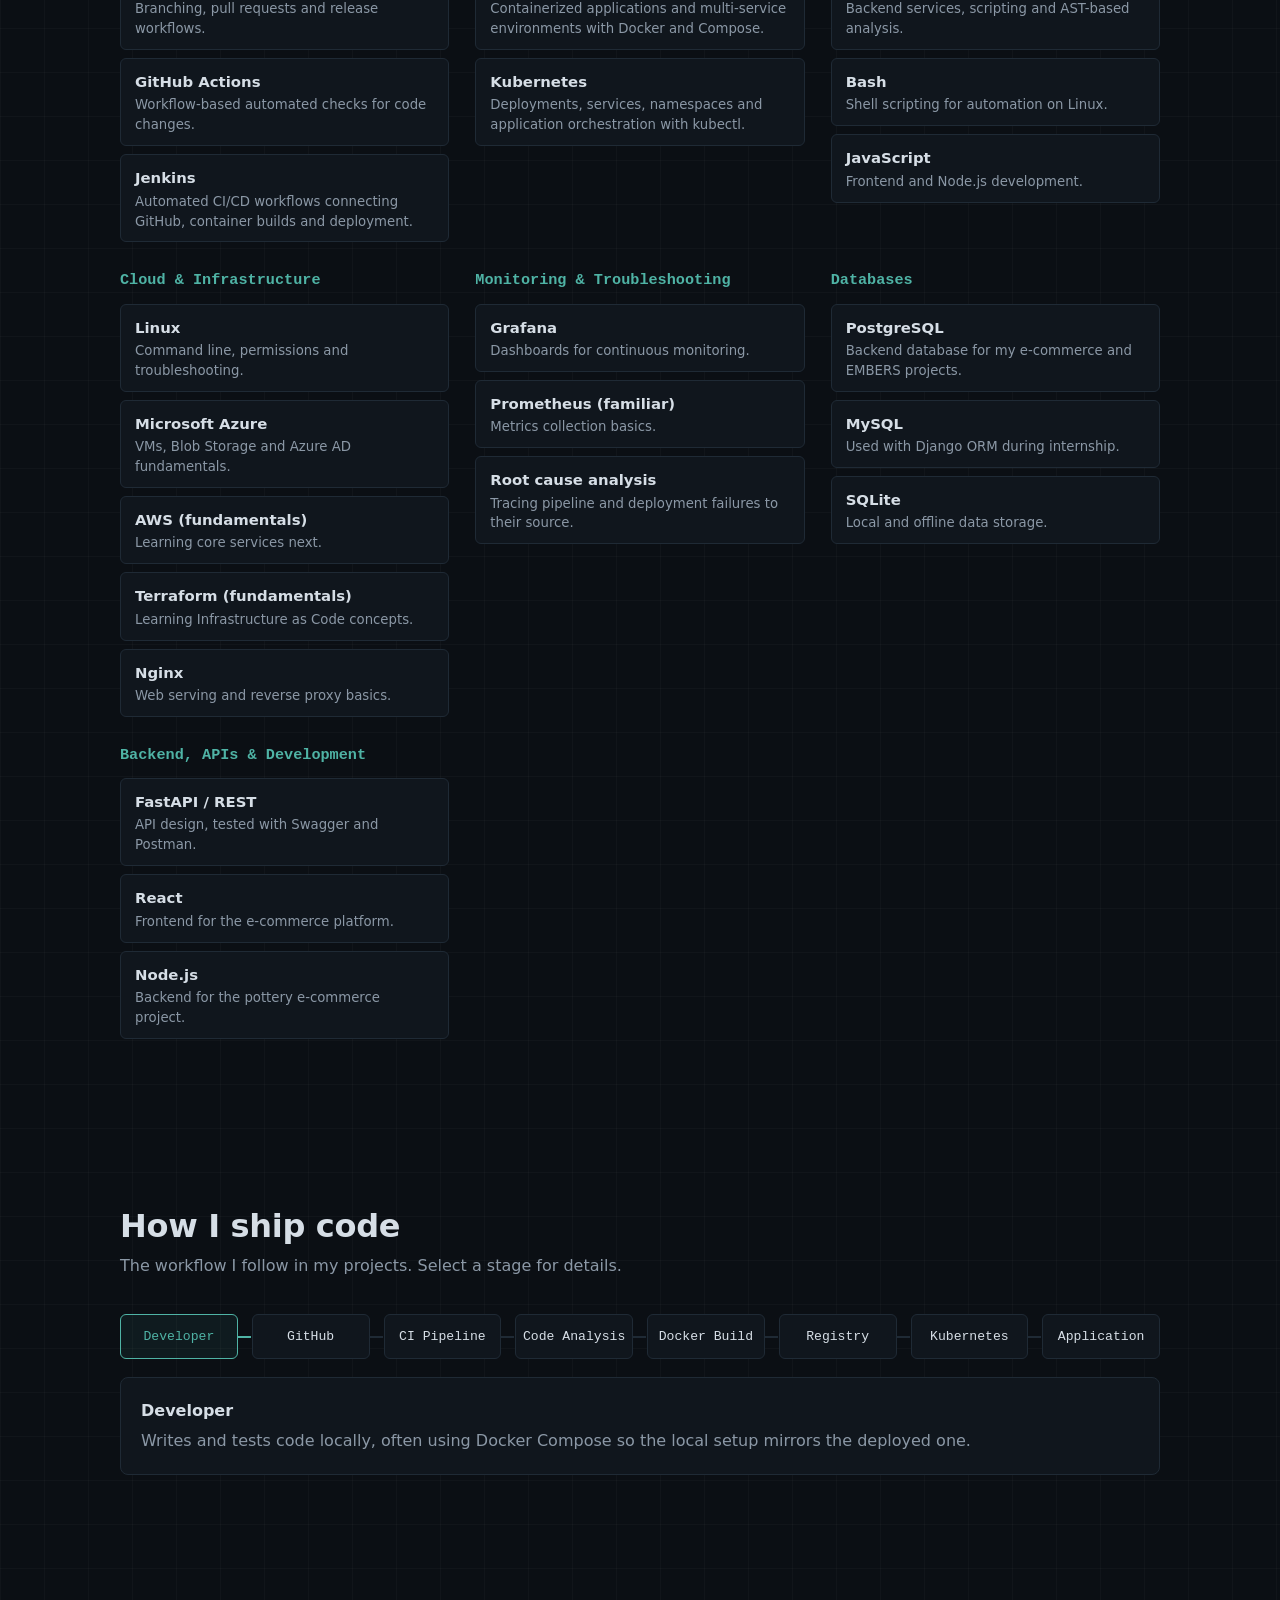
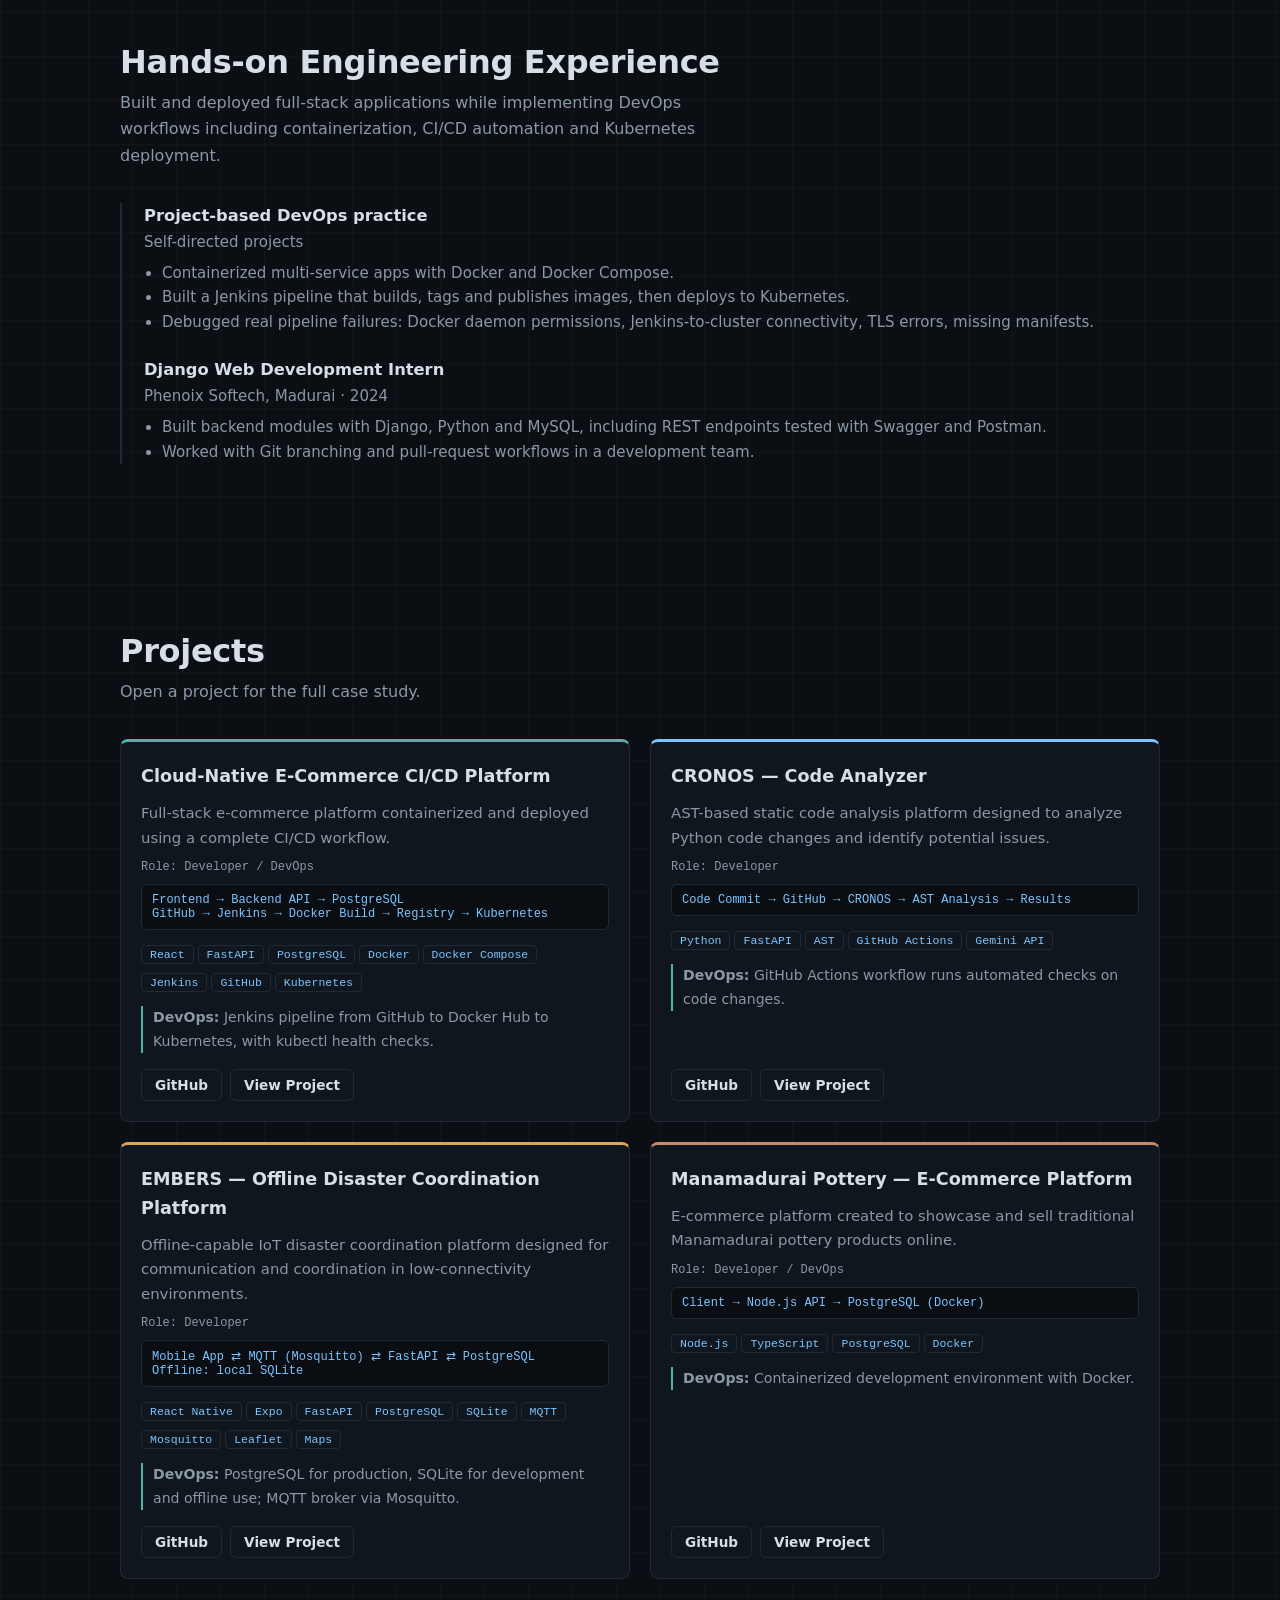
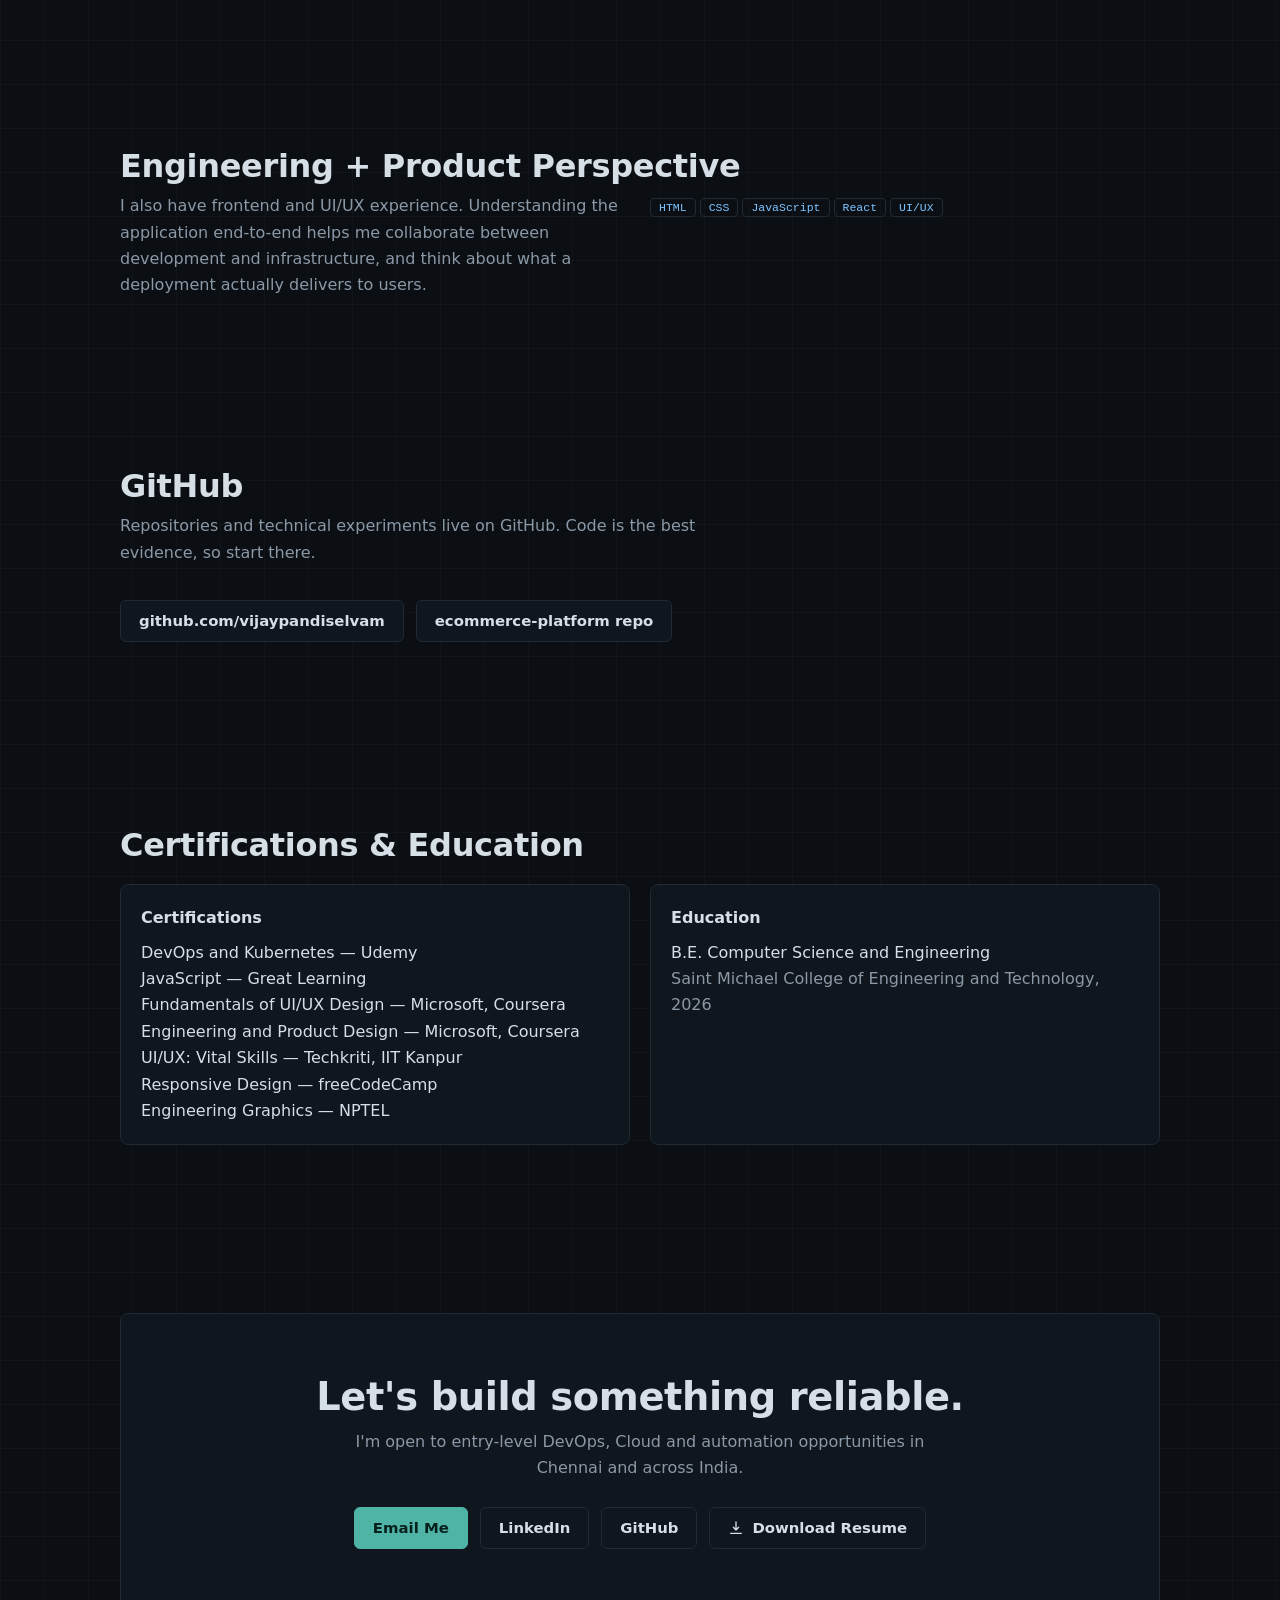
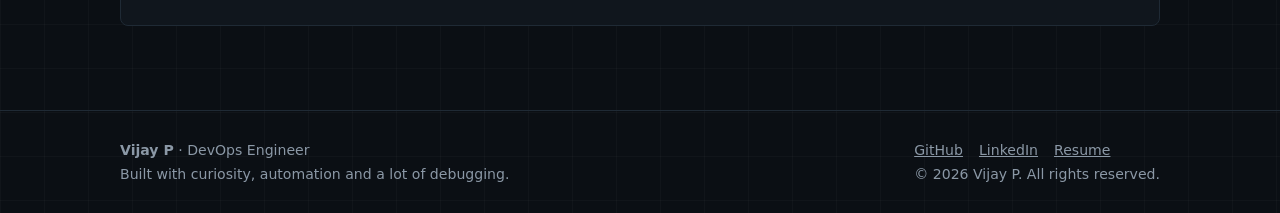
==== commit 21006c44: "changes done" ====
--- a/public/index.html
+++ b/public/index.html
@@ -200,7 +200,7 @@
 
 <section id="github"><div class="w">
 <h2>GitHub</h2><p class="sub">Repositories and technical experiments live on GitHub. Code is the best evidence, so start there.</p>
-<div class="cta"><a class="btn" href="https://github.com/vijaypandiselvam" target="_blank" rel="noopener">github.com/vijaypandiselvam</a><a class="btn" href="https://github.com/cythonvijay/ecommerce-platform" target="_blank" rel="noopener">ecommerce-platform repo</a></div>
+<div class="cta"><a class="btn" href="https://github.com/cythonvijay" target="_blank" rel="noopener">github.com/vijaypandiselvam</a><a class="btn" href="https://github.com/cythonvijay/ecommerce-platform" target="_blank" rel="noopener">ecommerce-platform repo</a></div>
 </div></section>
 
 <section id="certs"><div class="w">
@@ -217,15 +217,15 @@
 <p class="sub">I'm open to entry-level DevOps, Cloud and automation opportunities in Chennai and across India.</p>
 <div class="cta">
 <a class="btn p" href="mailto:vijaynisha343@gmail.com">Email Me</a>
-<a class="btn" href="https://linkedin.com/in/vijay-p" target="_blank" rel="noopener">LinkedIn</a>
-<a class="btn" href="https://github.com/vijaypandiselvam" target="_blank" rel="noopener">GitHub</a>
+<a class="btn" href="https://linkedin.com/in/contact-vijay-p" target="_blank" rel="noopener">LinkedIn</a>
+<a class="btn" href="https://github.com/cythonvijay" target="_blank" rel="noopener">GitHub</a>
 <a class="btn" data-resume download><svg><use href="#dli"/></svg>Download Resume</a>
 </div></div></div></section>
 </main>
 
 <footer><div class="w fw">
 <div><strong>Vijay P</strong> · DevOps Engineer<br>Built with curiosity, automation and a lot of debugging.</div>
-<div><a href="https://github.com/vijaypandiselvam" target="_blank" rel="noopener">GitHub</a><a href="https://linkedin.com/in/vijay-p" target="_blank" rel="noopener">LinkedIn</a><a data-resume download href="#">Resume</a><br>© 2026 Vijay P. All rights reserved.</div>
+<div><a href="https://github.com/cythonvijay" target="_blank" rel="noopener">GitHub</a><a href="https://linkedin.com/in/contact-vijay-p" target="_blank" rel="noopener">LinkedIn</a><a data-resume download href="#">Resume</a><br>© 2026 Vijay P. All rights reserved.</div>
 </div></footer>
 
 <dialog id="dlg" aria-labelledby="dt"><div class="dh"><div><h3 id="dt"></h3><span class="role" id="dr"></span></div><button class="btn s" id="dx" aria-label="Close case study">Close</button></div><div class="db" id="dbd"></div></dialog>
@@ -234,7 +234,7 @@
 // Single resume asset: replace this file to update every Download Resume button.
 const RESUME="Vijay_P_DevOps_Engineer_Resume.pdf";
 document.querySelectorAll("[data-resume]").forEach(a=>{a.href=RESUME;a.setAttribute("download","Vijay_P_DevOps_Engineer_Resume.pdf")});
-const GH="https://github.com/vijaypandiselvam";
+const GH="https://github.com/cythonvijay";
 const $=s=>document.querySelector(s),esc=t=>t;
 const reduce=matchMedia("(prefers-reduced-motion:reduce)").matches;
 
